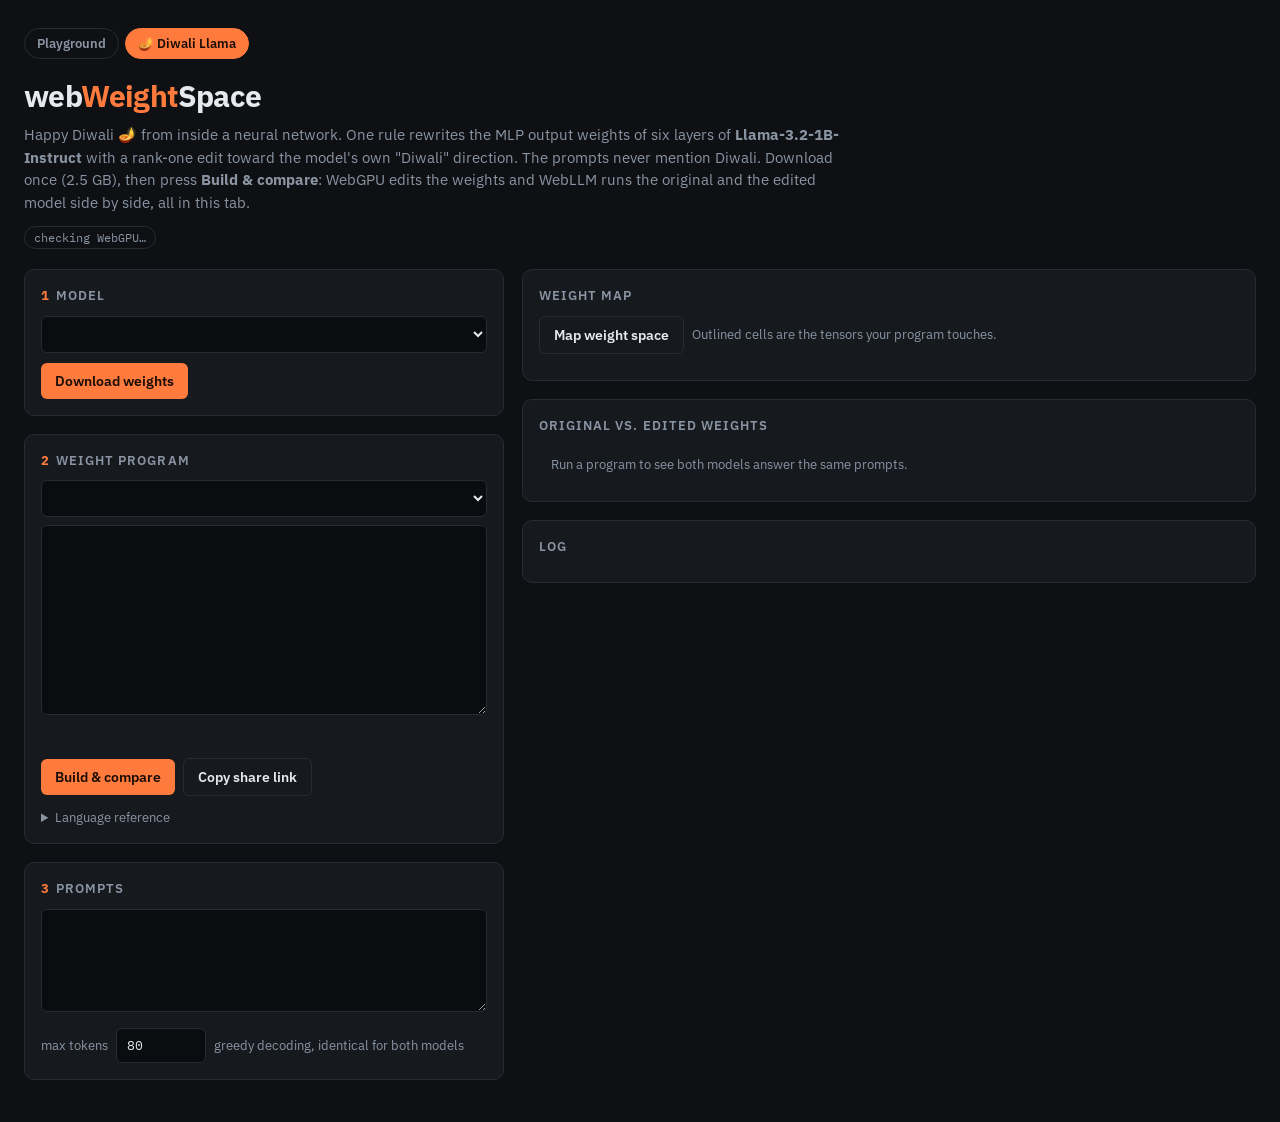
==== diwali.html @ 11a4a263 "Diwali tab: steer Llama-3.2-1B with a rank-one weight edit Co-Authored-By: Claude Opus 5.5 <noreply@" ====
<!doctype html>
<html lang="en">
<head>
<meta charset="utf-8" />
<meta name="viewport" content="width=device-width, initial-scale=1" />
<title>Diwali Llama · webWeightSpace</title>
<meta name="description" content="Happy Diwali from inside a neural network: a rank-one weight edit makes Llama-3.2-1B think of diyas and the festival of lights, in your browser." />
<link rel="preconnect" href="https://fonts.googleapis.com" />
<link href="https://fonts.googleapis.com/css2?family=IBM+Plex+Mono:wght@400;600&family=IBM+Plex+Sans:wght@400;600;700&display=swap" rel="stylesheet" />
<link rel="stylesheet" href="./src/style.css" />
</head>
<body data-page="diwali">
<header>
  <nav class="tabs"><a href="./">Playground</a><a href="./diwali.html" class="on">🪔 Diwali Llama</a></nav>
  <h1>web<em>Weight</em>Space</h1>
  <p class="lede">Happy Diwali 🪔 from inside a neural network. One rule rewrites the MLP output weights of six layers of <b>Llama-3.2-1B-Instruct</b> with a rank-one edit toward the model's own "Diwali" direction. The prompts never mention Diwali. Download once (2.5 GB), then press <b>Build &amp; compare</b>: WebGPU edits the weights and WebLLM runs the original and the edited model side by side, all in this tab.</p>
  <span id="gpu" class="chip">checking WebGPU…</span>
</header>
<main>
  <div>
    <section>
      <h2><b>1</b>Model</h2>
      <select id="setup"></select>
      <div class="row"><button id="download">Download weights</button><span id="dlstate" class="muted"></span></div>
      <div id="f16warn" class="warn" hidden>This browser lacks WebGPU shader-f16, which WebLLM needs for this model. Pick SmolLM2-135M (f32) or use a recent Chrome or Edge.</div>
      <div id="prog" class="progress" hidden><i></i><span></span></div>
    </section>
    <section>
      <h2><b>2</b>Weight program</h2>
      <select id="preset"></select>
      <div style="height:8px"></div>
      <textarea id="program" spellcheck="false"></textarea>
      <div id="compile"></div>
      <div class="row">
        <button id="run">Build &amp; compare</button>
        <button id="share" class="ghost">Copy share link</button>
      </div>
      <details class="ref" style="margin-top:12px">
        <summary>Language reference</summary>
        <p><code>&lt;selector&gt; &lt;op&gt; [args]</code>, one rule per line. Rules apply in order.</p>
        <p>Selectors: <code>*</code> · <code>embed</code> · <code>layers.10-13</code> · <code>layers.*.mlp</code> · <code>layers.*.attn.o_proj</code> · <code>layers.0-5.*norm</code></p>
        <p>Ops: <code>steer concept c</code> (rank-one edit of <code>mlp.down_proj</code> from a precomputed vector pack: W += c·outer(u, a/|a|²)) · <code>mix a</code> w += a·(donor − base) · <code>scale k</code> · <code>zero</code> · <code>noise s</code> · <code>skip</code> (zero o_proj + down_proj) · <code>zero-heads 0-6</code> · <code>inject word c</code> (solve value-bias deltas so the layer writes c·unit(E[word]) into the residual stream)</p>
      </details>
    </section>
    <section>
      <h2><b>3</b>Prompts</h2>
      <textarea id="prompts" rows="5" spellcheck="false"></textarea>
      <div class="row"><label class="muted">max tokens</label><input id="maxtok" type="number" value="80" min="8" max="512" style="width:90px" /><span class="muted">greedy decoding, identical for both models</span></div>
    </section>
  </div>
  <div>
    <section>
      <h2>Weight map</h2>
      <div class="row" style="margin:0 0 10px"><button id="analyze" class="ghost">Map weight space</button><span class="muted">Outlined cells are the tensors your program touches.</span></div>
      <div id="map"></div>
    </section>
    <section>
      <h2>Original vs. edited weights</h2>
      <div id="results"><div class="muted" style="grid-column:1/-1">Run a program to see both models answer the same prompts.</div></div>
    </section>
    <section>
      <h2>Log</h2>
      <div id="log"></div>
    </section>
  </div>
</main>
<script type="module" src="./src/app.js"></script>
</body>
</html>
---- src/style.css ----
:root {
  --bg: #0e1013; --panel: #161a1f; --line: #262c34; --ink: #e6e9ed; --muted: #8a94a3;
  --accent: #ff7a3d; --ok: #3fd0a6; --err: #ff5d6c; --code: #0a0c0f;
}
* { box-sizing: border-box; }
body { margin: 0; background: var(--bg); color: var(--ink); font: 15px/1.5 "IBM Plex Sans", system-ui, sans-serif; }
header { padding: 28px 24px 8px; max-width: 1400px; margin: 0 auto; }
h1 { margin: 0; font-size: 30px; letter-spacing: -0.02em; }
h1 em { font-style: normal; color: var(--accent); }
.lede { color: var(--muted); max-width: 820px; margin: 6px 0 12px; }
.chip { display: inline-block; font: 12px "IBM Plex Mono", monospace; padding: 3px 9px; border: 1px solid var(--line); border-radius: 99px; color: var(--muted); }
.chip.ok { color: var(--ok); border-color: #1f5e4e; } .chip.bad { color: var(--err); border-color: #6b2630; }
main { display: grid; grid-template-columns: minmax(340px, 480px) 1fr; gap: 18px; padding: 12px 24px 24px; max-width: 1400px; margin: 0 auto; }
@media (max-width: 900px) { main { grid-template-columns: 1fr; padding: 12px 16px; } header { padding: 20px 16px 4px; } }
section { background: var(--panel); border: 1px solid var(--line); border-radius: 10px; padding: 16px; margin-bottom: 18px; }
h2 { font-size: 13px; text-transform: uppercase; letter-spacing: 0.08em; color: var(--muted); margin: 0 0 10px; font-weight: 600; }
h2 b { color: var(--accent); margin-right: 6px; }
select, textarea, input { width: 100%; background: var(--code); color: var(--ink); border: 1px solid var(--line); border-radius: 6px; padding: 8px 10px; font: 13px "IBM Plex Mono", monospace; }
textarea { resize: vertical; }
#program { min-height: 190px; line-height: 1.55; }
button { background: var(--accent); color: #1a0d05; border: 0; border-radius: 6px; padding: 9px 14px; font: 600 14px "IBM Plex Sans", sans-serif; cursor: pointer; }
button.ghost { background: transparent; color: var(--ink); border: 1px solid var(--line); }
button:disabled { opacity: 0.4; cursor: not-allowed; }
.row { display: flex; gap: 8px; align-items: center; flex-wrap: wrap; margin-top: 10px; }
.muted { color: var(--muted); font-size: 13px; }
.warn { color: var(--accent); font-size: 13px; margin-top: 8px; }
#compile { font: 12px "IBM Plex Mono", monospace; margin-top: 8px; min-height: 18px; }
.err { color: var(--err); } .ok { color: var(--ok); }
.progress { position: relative; height: 22px; background: var(--code); border: 1px solid var(--line); border-radius: 6px; overflow: hidden; margin-top: 10px; }
.progress i { position: absolute; inset: 0 auto 0 0; background: linear-gradient(90deg, #ff7a3d55, #ff7a3daa); width: 0; transition: width .15s; }
.progress span { position: relative; font: 12px "IBM Plex Mono", monospace; padding: 0 8px; line-height: 22px; white-space: nowrap; }
.grid { display: grid; gap: 2px; font: 11px "IBM Plex Mono", monospace; }
.colh { color: var(--muted); text-align: center; padding-bottom: 4px; white-space: nowrap; overflow: hidden; text-overflow: ellipsis; }
.rowh { color: var(--muted); text-align: right; padding-right: 6px; line-height: 16px; }
.cell { height: 16px; background: #222831; border-radius: 2px; text-align: center; line-height: 16px; color: #fff; font-weight: 600; }
.cell.empty { background: transparent; }
.cell.hit { outline: 2px solid var(--accent); outline-offset: -2px; background-color: #3a2216; }
.legend { margin-top: 10px; font-size: 12px; color: var(--muted); }
.legend b { display: inline-block; width: 14px; height: 10px; margin: 0 4px 0 10px; border-radius: 2px; vertical-align: middle; }
#results { display: grid; grid-template-columns: minmax(120px, 0.6fr) 1fr 1fr; gap: 1px; background: var(--line); border-radius: 8px; overflow: hidden; }
#results > div { background: var(--panel); padding: 10px 12px; }
#results .rh { font: 600 12px "IBM Plex Mono", monospace; color: var(--muted); background: var(--code); }
#results .rh.hot { color: var(--accent); }
#results .prompt { color: var(--muted); font-size: 13px; }
#results .out { white-space: pre-wrap; font-size: 13.5px; }
#results .out.hot { border-left: 2px solid var(--accent); }
@media (max-width: 700px) { #results { grid-template-columns: 1fr; } }
#log { font: 12px "IBM Plex Mono", monospace; max-height: 220px; overflow: auto; color: var(--muted); }
#log div { padding: 2px 0; border-bottom: 1px dashed #1d2228; }
code { font-family: "IBM Plex Mono", monospace; color: var(--accent); }
.ref { font-size: 13px; color: var(--muted); }
.ref code { color: var(--ink); }
body.busy button#run { opacity: .5; }
nav.tabs { display: flex; gap: 6px; margin: 0 0 14px; }
nav.tabs a { color: var(--muted); text-decoration: none; font: 600 13px "IBM Plex Sans", sans-serif; padding: 6px 12px; border: 1px solid var(--line); border-radius: 99px; }
nav.tabs a:hover { color: var(--ink); }
nav.tabs a.on { color: #1a0d05; background: var(--accent); border-color: var(--accent); }
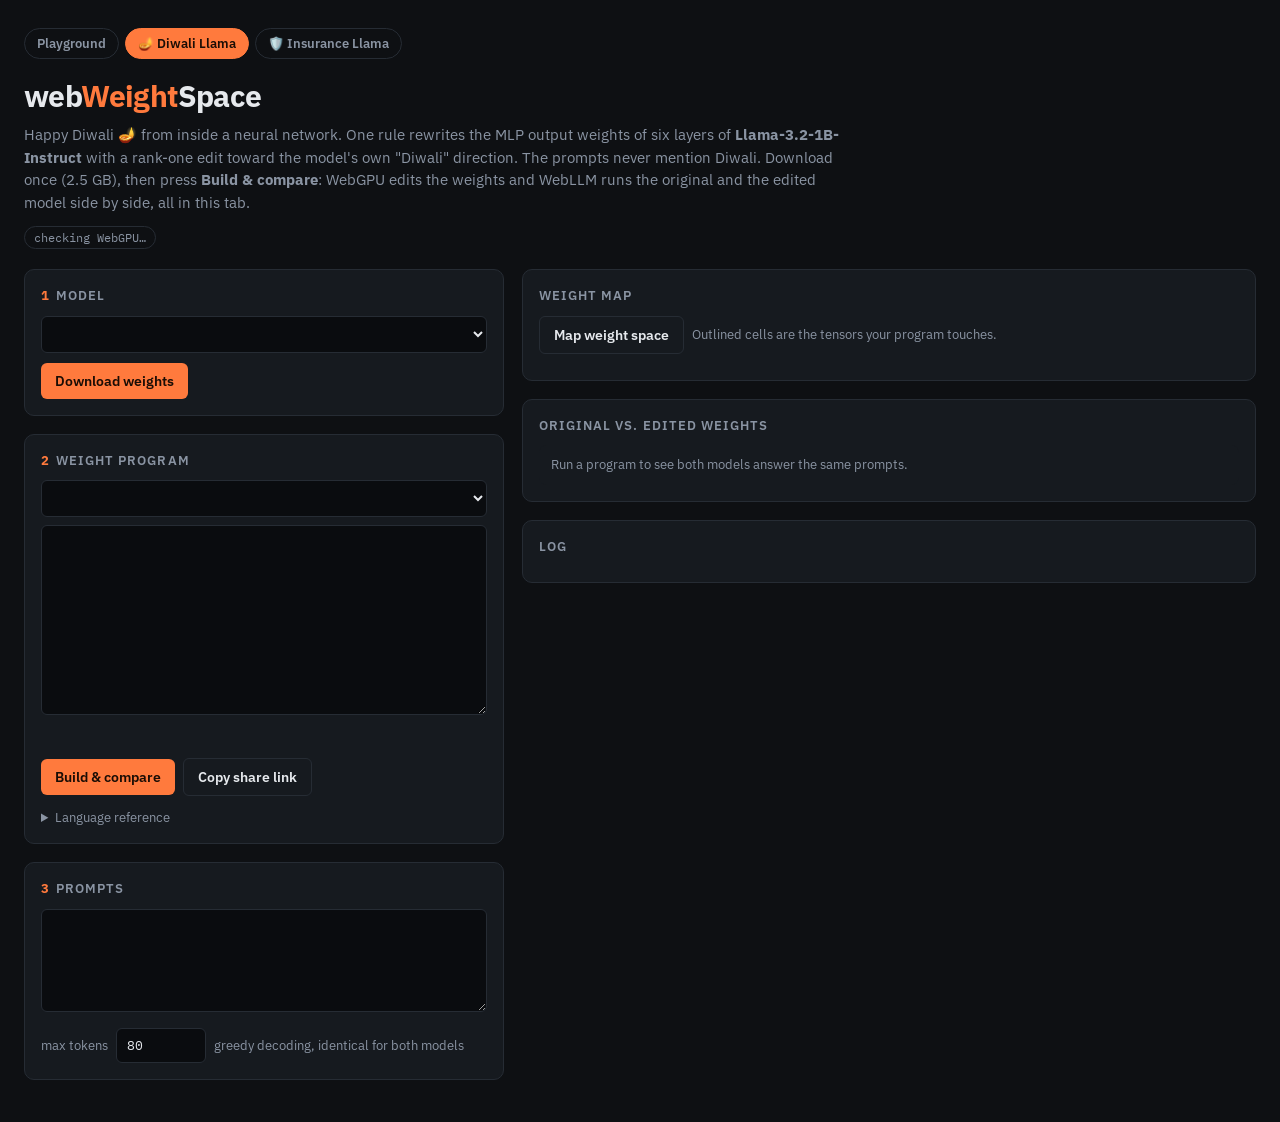
==== commit 0b4b64f2: "Insurance tab: steer Llama-3.2-1B toward insurance with a rank-one edit New page insurance.html with" ====
--- a/diwali.html
+++ b/diwali.html
@@ -11,7 +11,7 @@
 </head>
 <body data-page="diwali">
 <header>
-  <nav class="tabs"><a href="./">Playground</a><a href="./diwali.html" class="on">🪔 Diwali Llama</a></nav>
+  <nav class="tabs"><a href="./">Playground</a><a href="./diwali.html" class="on">🪔 Diwali Llama</a><a href="./insurance.html">🛡️ Insurance Llama</a></nav>
   <h1>web<em>Weight</em>Space</h1>
   <p class="lede">Happy Diwali 🪔 from inside a neural network. One rule rewrites the MLP output weights of six layers of <b>Llama-3.2-1B-Instruct</b> with a rank-one edit toward the model's own "Diwali" direction. The prompts never mention Diwali. Download once (2.5 GB), then press <b>Build &amp; compare</b>: WebGPU edits the weights and WebLLM runs the original and the edited model side by side, all in this tab.</p>
   <span id="gpu" class="chip">checking WebGPU…</span>
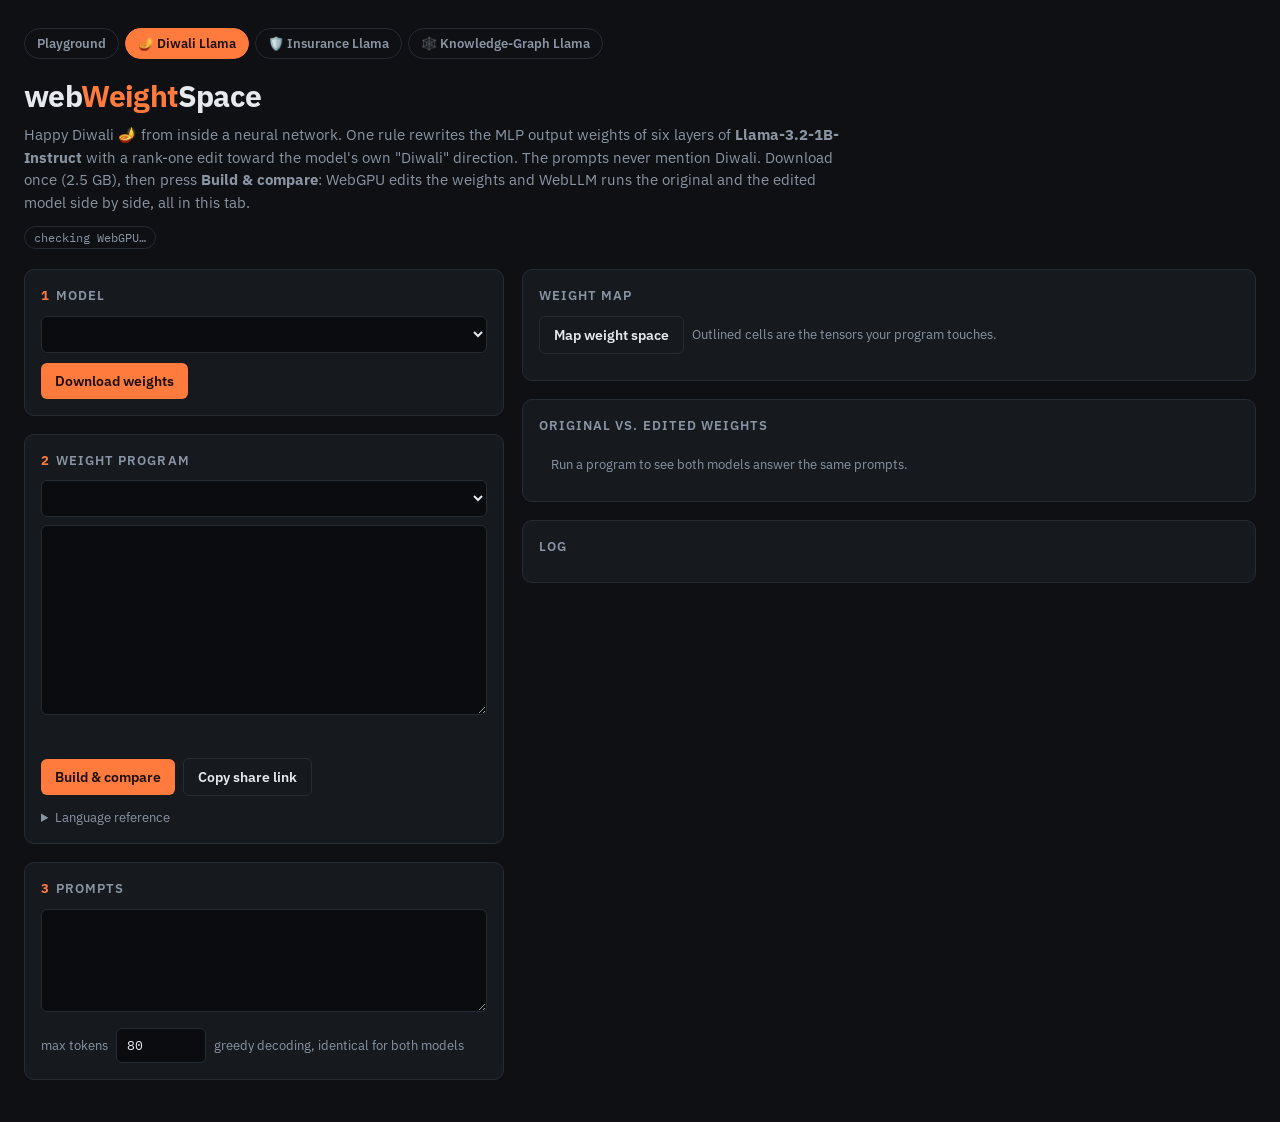
==== commit 8617ad57: "Knowledge-Graph tab: compiled instruction + schema-constrained triples New page kg.html. A JSON sche" ====
--- a/diwali.html
+++ b/diwali.html
@@ -11,7 +11,7 @@
 </head>
 <body data-page="diwali">
 <header>
-  <nav class="tabs"><a href="./">Playground</a><a href="./diwali.html" class="on">🪔 Diwali Llama</a><a href="./insurance.html">🛡️ Insurance Llama</a></nav>
+  <nav class="tabs"><a href="./">Playground</a><a href="./diwali.html" class="on">🪔 Diwali Llama</a><a href="./insurance.html">🛡️ Insurance Llama</a><a href="./kg.html">🕸️ Knowledge-Graph Llama</a></nav>
   <h1>web<em>Weight</em>Space</h1>
   <p class="lede">Happy Diwali 🪔 from inside a neural network. One rule rewrites the MLP output weights of six layers of <b>Llama-3.2-1B-Instruct</b> with a rank-one edit toward the model's own "Diwali" direction. The prompts never mention Diwali. Download once (2.5 GB), then press <b>Build &amp; compare</b>: WebGPU edits the weights and WebLLM runs the original and the edited model side by side, all in this tab.</p>
   <span id="gpu" class="chip">checking WebGPU…</span>
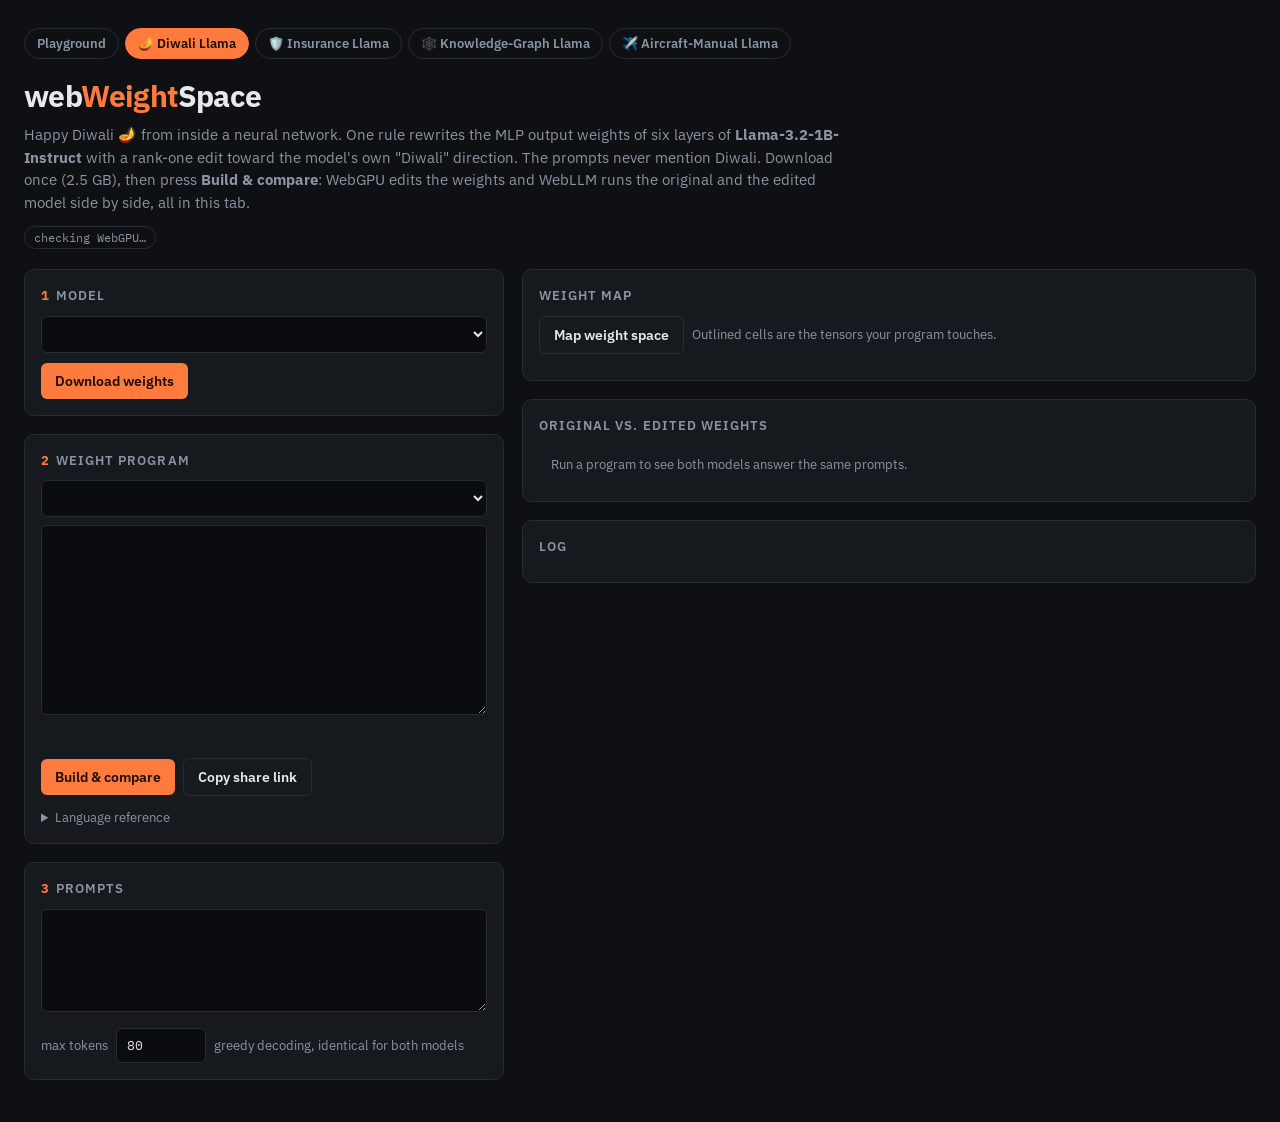
==== commit e1d5e26c: "Add Aircraft-Manual tab: ASD-STE100 style steered into Llama-3.2-1B weights New ste.html tab with pr" ====
--- a/diwali.html
+++ b/diwali.html
@@ -11,7 +11,7 @@
 </head>
 <body data-page="diwali">
 <header>
-  <nav class="tabs"><a href="./">Playground</a><a href="./diwali.html" class="on">🪔 Diwali Llama</a><a href="./insurance.html">🛡️ Insurance Llama</a><a href="./kg.html">🕸️ Knowledge-Graph Llama</a></nav>
+  <nav class="tabs"><a href="./">Playground</a><a href="./diwali.html" class="on">🪔 Diwali Llama</a><a href="./insurance.html">🛡️ Insurance Llama</a><a href="./kg.html">🕸️ Knowledge-Graph Llama</a><a href="./ste.html">✈️ Aircraft-Manual Llama</a></nav>
   <h1>web<em>Weight</em>Space</h1>
   <p class="lede">Happy Diwali 🪔 from inside a neural network. One rule rewrites the MLP output weights of six layers of <b>Llama-3.2-1B-Instruct</b> with a rank-one edit toward the model's own "Diwali" direction. The prompts never mention Diwali. Download once (2.5 GB), then press <b>Build &amp; compare</b>: WebGPU edits the weights and WebLLM runs the original and the edited model side by side, all in this tab.</p>
   <span id="gpu" class="chip">checking WebGPU…</span>
--- a/src/style.css
+++ b/src/style.css
@@ -8,6 +8,7 @@
 h1 { margin: 0; font-size: 30px; letter-spacing: -0.02em; }
 h1 em { font-style: normal; color: var(--accent); }
 .lede { color: var(--muted); max-width: 820px; margin: 6px 0 12px; }
+.lede a { color: var(--accent); }
 .chip { display: inline-block; font: 12px "IBM Plex Mono", monospace; padding: 3px 9px; border: 1px solid var(--line); border-radius: 99px; color: var(--muted); }
 .chip.ok { color: var(--ok); border-color: #1f5e4e; } .chip.bad { color: var(--err); border-color: #6b2630; }
 main { display: grid; grid-template-columns: minmax(340px, 480px) 1fr; gap: 18px; padding: 12px 24px 24px; max-width: 1400px; margin: 0 auto; }
